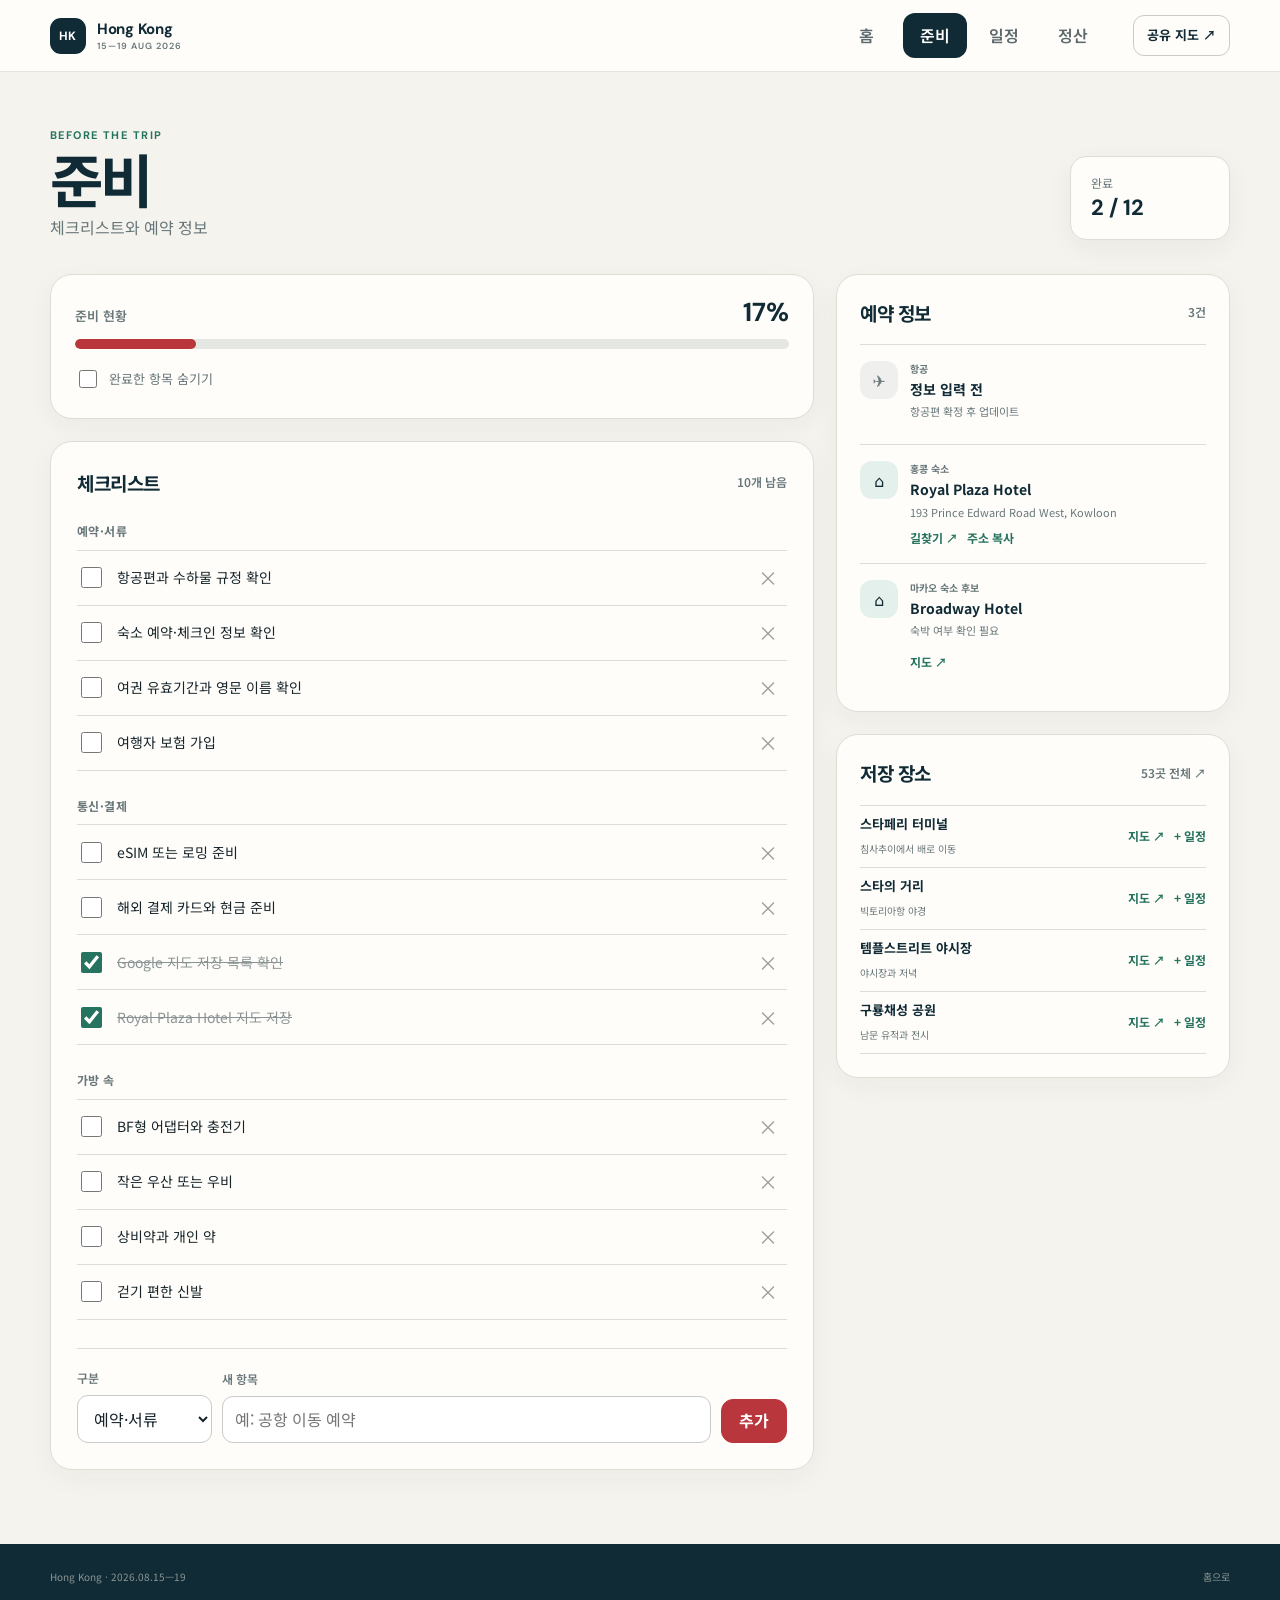
==== prepare.html @ 997c2cf0 "Rebuild trip hub with settlement" ====
<!doctype html>
<html lang="ko">
<head>
  <meta charset="utf-8">
  <meta name="viewport" content="width=device-width, initial-scale=1, viewport-fit=cover">
  <meta name="theme-color" content="#102b35">
  <meta name="description" content="홍콩 여행 준비 체크리스트와 예약 정보">
  <title>준비 · Hong Kong 2026</title>
  <link rel="preconnect" href="https://fonts.googleapis.com">
  <link rel="preconnect" href="https://fonts.gstatic.com" crossorigin>
  <link href="https://fonts.googleapis.com/css2?family=DM+Sans:wght@500;600;700&family=Noto+Sans+KR:wght@400;500;600;700;800&display=swap" rel="stylesheet">
  <link rel="stylesheet" href="styles.css?v=20260801-2">
  <script defer src="app.js?v=20260801-2"></script>
</head>
<body data-page="prepare">
  <a class="skip-link" href="#main">본문으로 바로가기</a>
  <div class="save-toast" id="saveToast" role="status" aria-live="polite"></div>

  <header class="site-header">
    <div class="shell header-inner">
      <a class="brand" href="index.html" aria-label="Hong Kong 2026 홈"><span class="brand-mark">HK</span><span><strong>Hong Kong</strong><small>15—19 AUG 2026</small></span></a>
      <nav class="desktop-nav" aria-label="주요 메뉴"><a class="nav-home" href="index.html">홈</a><a class="nav-prepare" href="prepare.html">준비</a><a class="nav-trip" href="trip.html">일정</a><a class="nav-settle" href="settle.html">정산</a></nav>
      <a class="header-map" href="https://maps.app.goo.gl/c4aqxDU5yhHmMNfu5?g_st=ac" target="_blank" rel="noopener noreferrer">공유 지도 <span>↗</span></a>
    </div>
  </header>

  <main id="main" class="page-main">
    <header class="page-head shell">
      <div><p class="section-kicker">BEFORE THE TRIP</p><h1>준비</h1><p>체크리스트와 예약 정보</p></div>
      <div class="page-stat"><span>완료</span><strong id="prepHeadCount">2 / 12</strong></div>
    </header>

    <div class="shell content-grid prepare-layout">
      <section class="main-column">
        <article class="plain-card progress-panel">
          <div class="progress-copy"><span>준비 현황</span><strong id="prepPercent">17%</strong></div>
          <div class="large-progress" role="progressbar" aria-label="여행 준비 진행률" aria-valuemin="0" aria-valuemax="100" aria-valuenow="17"><i id="prepProgressBar"></i></div>
          <label class="switch-row"><input id="hideCompleted" type="checkbox"><span>완료한 항목 숨기기</span></label>
        </article>

        <article class="plain-card checklist-panel">
          <div class="card-title-row"><h2>체크리스트</h2><span id="prepRemaining">10개 남음</span></div>
          <div id="beforeChecklist" class="check-groups"></div>
          <form id="checklistForm" class="inline-form">
            <label><span>구분</span><select name="category" aria-label="체크리스트 구분"><option>예약·서류</option><option>통신·결제</option><option>가방 속</option></select></label>
            <label class="grow"><span>새 항목</span><input id="checklistText" name="text" type="text" maxlength="80" placeholder="예: 공항 이동 예약" autocomplete="off" required></label>
            <button class="primary-button" type="submit">추가</button>
          </form>
        </article>
      </section>

      <aside class="side-column">
        <article class="plain-card reservation-panel">
          <div class="card-title-row"><h2>예약 정보</h2><span>3건</span></div>
          <div class="info-list">
            <div class="info-row is-empty"><span class="info-icon">✈</span><div><small>항공</small><strong>정보 입력 전</strong><p>항공편 확정 후 업데이트</p></div></div>
            <div class="info-row"><span class="info-icon">⌂</span><div><small>홍콩 숙소</small><strong>Royal Plaza Hotel</strong><p>193 Prince Edward Road West, Kowloon</p><div class="inline-actions"><a href="https://www.google.com/maps/dir/?api=1&destination=Royal%20Plaza%20Hotel%2C%20193%20Prince%20Edward%20Road%20West%2C%20Kowloon%2C%20Hong%20Kong" target="_blank" rel="noopener noreferrer">길찾기 ↗</a><button type="button" data-copy="193 Prince Edward Road West, Kowloon, Hong Kong">주소 복사</button></div></div></div>
            <div class="info-row"><span class="info-icon">⌂</span><div><small>마카오 숙소 후보</small><strong>Broadway Hotel</strong><p>숙박 여부 확인 필요</p><a href="https://www.google.com/maps/search/?api=1&query=Broadway%20Hotel%20Macau" target="_blank" rel="noopener noreferrer">지도 ↗</a></div></div>
          </div>
        </article>

        <article class="plain-card saved-panel">
          <div class="card-title-row"><h2>저장 장소</h2><a href="https://maps.app.goo.gl/c4aqxDU5yhHmMNfu5?g_st=ac" target="_blank" rel="noopener noreferrer">53곳 전체 ↗</a></div>
          <div id="placeSeedList" class="saved-list"></div>
        </article>
      </aside>
    </div>
  </main>

  <nav class="mobile-nav" aria-label="모바일 메뉴"><a class="nav-home" href="index.html"><span>⌂</span><b>홈</b></a><a class="nav-prepare" href="prepare.html"><span>✓</span><b>준비</b></a><a class="nav-trip" href="trip.html"><span>⌖</span><b>일정</b></a><a class="nav-settle" href="settle.html"><span>$</span><b>정산</b></a></nav>
  <footer class="site-footer"><div class="shell footer-inner"><span>Hong Kong · 2026.08.15—19</span><a href="index.html">홈으로</a></div></footer>
</body>
</html>
---- styles.css ----
:root {
  --navy: #102b35;
  --navy-2: #173d49;
  --ink: #17252b;
  --muted: #68777a;
  --paper: #f5f3ed;
  --white: #fffdfa;
  --line: #dddcd5;
  --line-dark: #c8cbc7;
  --red: #b9363d;
  --red-soft: #f5e8e6;
  --jade: #26735f;
  --jade-soft: #e3f0eb;
  --gold: #ba8d43;
  --blue-soft: #e7eef2;
  --shadow: 0 18px 46px rgba(16, 43, 53, .08);
  --radius: 22px;
  --radius-sm: 14px;
  --font: "Noto Sans KR", system-ui, -apple-system, BlinkMacSystemFont, "Segoe UI", sans-serif;
  --latin: "DM Sans", var(--font);
}

* { box-sizing: border-box; }
html { scroll-behavior: smooth; }
body {
  margin: 0;
  color: var(--ink);
  background: var(--paper);
  font-family: var(--font);
  font-size: 16px;
  line-height: 1.55;
  -webkit-font-smoothing: antialiased;
}
body::before {
  position: fixed;
  inset: 0;
  z-index: -1;
  background-image: radial-gradient(rgba(16, 43, 53, .035) .7px, transparent .7px);
  background-size: 10px 10px;
  content: "";
  pointer-events: none;
}
a { color: inherit; text-decoration: none; }
button, input, select, textarea { font: inherit; }
button, a, input, select, textarea { -webkit-tap-highlight-color: transparent; }
button { color: inherit; }
button:not(:disabled), select, label[for] { cursor: pointer; }
button:disabled { cursor: not-allowed; opacity: .55; }
img { display: block; max-width: 100%; }
h1, h2, h3, p { margin-top: 0; }
button, input, select, textarea { border-radius: 0; }

:focus-visible { outline: 3px solid #2e8b72; outline-offset: 3px; }
.shell { width: min(1180px, calc(100% - 40px)); margin-inline: auto; }
.visually-hidden {
  position: absolute !important;
  width: 1px !important;
  height: 1px !important;
  padding: 0 !important;
  margin: -1px !important;
  overflow: hidden !important;
  clip: rect(0, 0, 0, 0) !important;
  white-space: nowrap !important;
  border: 0 !important;
}
.skip-link {
  position: fixed;
  top: 10px;
  left: 10px;
  z-index: 1000;
  padding: 10px 14px;
  color: white;
  background: var(--navy);
  border-radius: 8px;
  transform: translateY(-150%);
}
.skip-link:focus { transform: translateY(0); }

/* Header */
.site-header {
  position: sticky;
  top: 0;
  z-index: 30;
  height: 72px;
  color: var(--navy);
  background: rgba(255, 253, 250, .94);
  border-bottom: 1px solid rgba(16, 43, 53, .11);
  backdrop-filter: blur(18px);
}
.header-inner { display: flex; align-items: center; height: 100%; gap: 28px; }
.brand { display: inline-flex; align-items: center; gap: 11px; margin-right: auto; }
.brand-mark {
  display: grid;
  place-items: center;
  width: 36px;
  height: 36px;
  color: white;
  background: var(--navy);
  border-radius: 11px;
  font: 700 12px/1 var(--latin);
  letter-spacing: .08em;
}
.brand > span:last-child { display: flex; flex-direction: column; line-height: 1.1; }
.brand strong { font: 700 15px/1.2 var(--latin); letter-spacing: -.02em; }
.brand small { margin-top: 4px; color: var(--muted); font: 600 9px/1 var(--latin); letter-spacing: .11em; }
.desktop-nav { display: flex; align-items: center; gap: 5px; }
.desktop-nav a { min-width: 64px; padding: 10px 15px; text-align: center; color: #5c696c; border-radius: 12px; font-weight: 600; }
.desktop-nav a:hover { color: var(--navy); background: #eef1ee; }
body[data-page="home"] .desktop-nav .nav-home,
body[data-page="prepare"] .desktop-nav .nav-prepare,
body[data-page="trip"] .desktop-nav .nav-trip,
body[data-page="settle"] .desktop-nav .nav-settle { color: white; background: var(--navy); }
.header-map { padding: 9px 13px; border: 1px solid var(--line-dark); border-radius: 11px; font-size: 13px; font-weight: 700; }
.header-map:hover { border-color: var(--navy); }

/* Shared */
.section-kicker { margin-bottom: 8px; color: var(--jade); font: 700 11px/1 var(--latin); letter-spacing: .13em; }
.page-main { min-height: calc(100vh - 72px); padding-bottom: 74px; }
.page-head { display: flex; align-items: flex-end; justify-content: space-between; padding-top: 58px; padding-bottom: 34px; }
.page-head h1 { margin-bottom: 8px; color: var(--navy); font-size: clamp(38px, 5vw, 58px); line-height: 1; letter-spacing: -.05em; }
.page-head > div > p:last-child { margin-bottom: 0; color: var(--muted); }
.page-stat {
  display: flex;
  flex-direction: column;
  min-width: 160px;
  padding: 17px 20px;
  background: var(--white);
  border: 1px solid var(--line);
  border-radius: 16px;
  box-shadow: 0 8px 26px rgba(16, 43, 53, .05);
}
.page-stat span { color: var(--muted); font-size: 12px; }
.page-stat strong { margin-top: 2px; color: var(--navy); font: 700 22px/1.25 var(--latin); }
.content-grid { display: grid; grid-template-columns: minmax(0, 1.65fr) minmax(310px, .85fr); gap: 22px; align-items: start; }
.main-column, .side-column { display: grid; gap: 22px; min-width: 0; }
.side-column { position: sticky; top: 94px; }
.plain-card {
  background: var(--white);
  border: 1px solid var(--line);
  border-radius: var(--radius);
  box-shadow: 0 8px 28px rgba(16, 43, 53, .045);
}
.plain-card h2 { margin-bottom: 0; color: var(--navy); font-size: 19px; letter-spacing: -.025em; }
.card-title-row { display: flex; align-items: center; justify-content: space-between; gap: 14px; }
.card-title-row > span, .card-title-row > a { color: var(--muted); font-size: 12px; font-weight: 600; }
.card-title-row > a:hover { color: var(--jade); }
.inline-actions, .button-row { display: flex; flex-wrap: wrap; gap: 9px; }
.inline-actions a, .inline-actions button {
  padding: 0;
  color: var(--jade);
  background: transparent;
  border: 0;
  font-size: 12px;
  font-weight: 700;
}
.primary-button, .secondary-button, .danger-button, .text-button, .icon-button {
  display: inline-flex;
  align-items: center;
  justify-content: center;
  min-height: 44px;
  padding: 0 17px;
  border-radius: 12px;
  font-weight: 700;
  transition: transform .16s ease, border-color .16s ease, background .16s ease;
}
.primary-button { color: white; background: var(--red); border: 1px solid var(--red); }
.primary-button:hover { background: #9f2a31; border-color: #9f2a31; transform: translateY(-1px); }
.primary-button.compact { min-height: 40px; padding-inline: 14px; font-size: 13px; }
.secondary-button { color: var(--navy); background: white; border: 1px solid var(--line-dark); }
.secondary-button:hover { border-color: var(--navy); }
.danger-button { color: #9d3339; background: var(--red-soft); border: 1px solid #e8c8c6; }
.text-button { color: var(--jade); background: transparent; border: 0; padding: 0; min-height: 32px; }
.icon-button { width: 40px; min-height: 40px; padding: 0; color: var(--navy); background: #f1f2ee; border: 0; font-size: 18px; }
.empty-state { margin: 0; padding: 30px 18px; color: var(--muted); background: #f7f7f3; border: 1px dashed var(--line-dark); border-radius: 14px; text-align: center; font-size: 14px; }
.source-note { margin: 12px 0 0; color: var(--muted); font-size: 11px; }

/* Home */
.home-hero { position: relative; min-height: 440px; overflow: hidden; color: white; background: var(--navy); }
.home-hero-photo {
  position: absolute;
  inset: 0;
  background-image: linear-gradient(90deg, rgba(7, 27, 35, .86) 0%, rgba(7, 27, 35, .57) 48%, rgba(7, 27, 35, .22) 100%), url("https://upload.wikimedia.org/wikipedia/commons/thumb/a/a4/Hong_Kong_Harbour_Night_2019-06-11.jpg/1280px-Hong_Kong_Harbour_Night_2019-06-11.jpg");
  background-position: center 56%;
  background-size: cover;
  transform: scale(1.01);
}
.home-hero-photo::after { position: absolute; inset: 0; background: linear-gradient(180deg, transparent 55%, rgba(7, 27, 35, .38)); content: ""; }
.home-hero-inner { position: relative; display: flex; align-items: flex-end; justify-content: space-between; min-height: 440px; padding-block: 72px 64px; gap: 30px; }
.hero-kicker { margin-bottom: 16px; font: 700 12px/1 var(--latin); letter-spacing: .19em; opacity: .76; }
.home-hero h1 { margin-bottom: 14px; font: 700 clamp(58px, 9vw, 104px)/.9 var(--latin); letter-spacing: -.065em; }
.hero-date { margin-bottom: 0; font-size: clamp(17px, 2vw, 22px); font-weight: 600; }
.hero-date span { margin-inline: 9px; opacity: .5; }
.trip-status-card {
  display: flex;
  flex-direction: column;
  min-width: 218px;
  padding: 24px 26px;
  color: var(--navy);
  background: rgba(255, 253, 250, .94);
  border: 1px solid rgba(255,255,255,.7);
  border-radius: 20px;
  box-shadow: 0 22px 50px rgba(3, 19, 25, .3);
  backdrop-filter: blur(14px);
}
.trip-status-card span { color: var(--red); font-size: 12px; font-weight: 800; }
.trip-status-card strong { margin-block: 4px 2px; font: 700 48px/1 var(--latin); letter-spacing: -.05em; }
.trip-status-card small { color: var(--muted); font-size: 11px; }
.home-content { position: relative; margin-top: -24px; padding-bottom: 70px; }
.metric-grid { display: grid; grid-template-columns: repeat(4, 1fr); gap: 12px; }
.metric-card {
  display: flex;
  flex-direction: column;
  min-height: 138px;
  padding: 21px 22px;
  background: var(--white);
  border: 1px solid var(--line);
  border-radius: 18px;
  box-shadow: var(--shadow);
  transition: transform .18s ease, border-color .18s ease;
}
.metric-card:hover { transform: translateY(-3px); border-color: #b8c5c3; }
.metric-label { margin-bottom: auto; color: var(--muted); font-size: 12px; font-weight: 700; }
.metric-card strong { margin-top: 15px; color: var(--navy); font: 700 23px/1.2 var(--latin); letter-spacing: -.025em; }
.metric-card small { margin-top: 5px; color: var(--muted); font-size: 11px; }
.mini-progress { height: 4px; margin-top: 12px; overflow: hidden; background: #e6e7e2; border-radius: 99px; }
.mini-progress i { display: block; width: 17%; height: 100%; background: var(--red); border-radius: inherit; }
.home-grid { display: grid; grid-template-columns: 1.45fr .75fr; gap: 22px; margin-top: 48px; }
.section-heading { margin-bottom: 17px; }
.section-heading h2 { margin-bottom: 0; color: var(--navy); font-size: 25px; letter-spacing: -.035em; }
.route-grid { display: grid; gap: 11px; }
.route-card {
  display: grid;
  grid-template-columns: 48px 1fr auto;
  align-items: center;
  gap: 16px;
  min-height: 92px;
  padding: 18px 20px;
  background: var(--white);
  border: 1px solid var(--line);
  border-radius: 18px;
  transition: transform .16s ease, border-color .16s ease;
}
.route-card:hover { transform: translateX(4px); border-color: #aebdbb; }
.route-icon { display: grid; place-items: center; width: 48px; height: 48px; color: var(--navy); background: var(--jade-soft); border-radius: 15px; font: 700 19px/1 var(--latin); }
.route-trip .route-icon { background: var(--blue-soft); }
.route-settle .route-icon { color: #8a5520; background: #f5ead7; }
.route-card div { display: flex; flex-direction: column; }
.route-card strong { color: var(--navy); font-size: 17px; }
.route-card small { margin-top: 3px; color: var(--muted); font-size: 12px; }
.route-card b { color: var(--muted); font-size: 20px; }
.home-side { display: grid; gap: 12px; align-content: start; padding-top: 44px; }
.next-card, .hotel-compact { padding: 22px; }
.next-card .card-title-row, .hotel-compact .card-title-row { margin-bottom: 20px; }
.next-plan { display: grid; grid-template-columns: auto 1fr; gap: 13px; align-items: start; }
.next-plan time { color: var(--red); font: 700 12px/1.4 var(--latin); }
.next-plan strong { display: block; color: var(--navy); }
.next-plan p { margin: 3px 0 0; color: var(--muted); font-size: 12px; }
.hotel-compact > strong { color: var(--navy); font-size: 17px; }
.hotel-compact > p { margin: 5px 0 12px; color: var(--muted); font-size: 12px; }

/* Prepare */
.progress-panel { padding: 24px; }
.progress-copy { display: flex; align-items: baseline; justify-content: space-between; margin-bottom: 13px; }
.progress-copy span { color: var(--muted); font-size: 13px; font-weight: 600; }
.progress-copy strong { color: var(--navy); font: 700 26px/1 var(--latin); }
.large-progress { height: 10px; overflow: hidden; background: #e5e7e2; border-radius: 99px; }
.large-progress i { display: block; width: 17%; height: 100%; background: var(--red); border-radius: inherit; transition: width .25s ease; }
.switch-row { display: inline-flex; align-items: center; gap: 9px; margin-top: 18px; color: var(--muted); font-size: 13px; }
.switch-row input { width: 18px; height: 18px; accent-color: var(--jade); }
.checklist-panel { padding: 26px; }
.checklist-panel > .card-title-row { margin-bottom: 25px; }
.check-groups { display: grid; gap: 26px; }
.check-group h3 { margin-bottom: 9px; color: var(--muted); font-size: 12px; letter-spacing: .04em; }
.check-list { border-top: 1px solid var(--line); }
.check-item { display: flex; align-items: center; min-height: 55px; border-bottom: 1px solid var(--line); }
.check-item label { display: flex; align-items: center; flex: 1; gap: 12px; min-width: 0; padding-block: 12px; cursor: pointer; }
.check-item input { flex: 0 0 auto; width: 21px; height: 21px; accent-color: var(--jade); }
.check-item-text { font-size: 14px; }
.check-item.is-done .check-item-text { color: #8a9494; text-decoration: line-through; }
.delete-button { display: grid; flex: 0 0 auto; place-items: center; width: 38px; height: 38px; color: #9a9f9d; background: transparent; border: 0; border-radius: 10px; font-size: 20px; }
.delete-button:hover { color: var(--red); background: var(--red-soft); }
.inline-form { display: grid; grid-template-columns: 135px 1fr auto; align-items: end; gap: 10px; margin-top: 28px; padding-top: 20px; border-top: 1px solid var(--line); }
.inline-form label, .form-grid label { display: flex; flex-direction: column; gap: 7px; }
.inline-form label > span, .form-grid label > span, .split-field legend { color: var(--muted); font-size: 12px; font-weight: 600; }
.inline-form input, .inline-form select, .form-grid input, .form-grid select, .form-grid textarea, .person-form input, #expenseFilter {
  width: 100%;
  min-height: 46px;
  padding: 10px 12px;
  color: var(--ink);
  background: white;
  border: 1px solid var(--line-dark);
  border-radius: 11px;
}
.form-grid textarea { resize: vertical; }
.reservation-panel, .saved-panel { padding: 23px; }
.reservation-panel > .card-title-row, .saved-panel > .card-title-row { margin-bottom: 17px; }
.info-list { display: grid; }
.info-row { display: grid; grid-template-columns: 38px 1fr; gap: 12px; padding-block: 16px; border-top: 1px solid var(--line); }
.info-icon { display: grid; place-items: center; width: 38px; height: 38px; color: var(--navy); background: var(--jade-soft); border-radius: 12px; }
.info-row.is-empty .info-icon { color: var(--muted); background: #eff0ed; }
.info-row small { display: block; color: var(--muted); font-size: 10px; font-weight: 700; }
.info-row strong { display: block; margin-top: 2px; color: var(--navy); font-size: 14px; }
.info-row p { margin: 3px 0 8px; color: var(--muted); font-size: 11px; }
.info-row a { color: var(--jade); font-size: 12px; font-weight: 700; }
.saved-list { border-top: 1px solid var(--line); }
.saved-place { display: grid; grid-template-columns: 1fr auto; gap: 12px; align-items: center; min-height: 62px; border-bottom: 1px solid var(--line); }
.saved-place strong { display: block; color: var(--navy); font-size: 13px; }
.saved-place small { color: var(--muted); font-size: 10px; }
.saved-place a { color: var(--jade); font-size: 12px; font-weight: 700; }

/* Trip */
.day-switcher { display: grid; grid-template-columns: repeat(5, 1fr); gap: 9px; margin-bottom: 18px; }
.day-tab { display: flex; align-items: center; justify-content: center; gap: 10px; min-height: 68px; color: var(--muted); background: var(--white); border: 1px solid var(--line); border-radius: 15px; }
.day-tab strong { color: var(--navy); font: 700 22px/1 var(--latin); }
.day-tab span { font-size: 11px; }
.day-tab[aria-selected="true"] { color: white; background: var(--navy); border-color: var(--navy); box-shadow: 0 10px 24px rgba(16, 43, 53, .18); }
.day-tab[aria-selected="true"] strong { color: white; }
.day-tab.is-today::after { width: 6px; height: 6px; background: var(--red); border-radius: 50%; content: ""; }
.itinerary-panel { padding: 28px; min-height: 560px; }
.itinerary-heading { margin-bottom: 23px; }
.itinerary-heading p { margin-bottom: 5px; color: var(--muted); font: 700 10px/1 var(--latin); letter-spacing: .12em; }
.timeline { border-top: 1px solid var(--line); }
.timeline-item { display: grid; grid-template-columns: 62px 14px 1fr auto; gap: 12px; align-items: stretch; min-height: 104px; padding-block: 18px; border-bottom: 1px solid var(--line); }
.timeline-time { padding-top: 2px; color: var(--red); font: 700 13px/1.45 var(--latin); }
.timeline-time.is-open { color: var(--muted); font-family: var(--font); font-size: 11px; }
.timeline-marker { position: relative; }
.timeline-marker::before { position: absolute; top: 5px; left: 4px; width: 8px; height: 8px; background: var(--jade); border: 3px solid var(--jade-soft); border-radius: 50%; content: ""; box-sizing: content-box; }
.timeline-marker::after { position: absolute; top: 23px; bottom: -23px; left: 9px; width: 1px; background: var(--line-dark); content: ""; }
.timeline-item:last-child .timeline-marker::after { display: none; }
.timeline-copy h3 { margin-bottom: 4px; color: var(--navy); font-size: 16px; }
.timeline-copy p { margin-bottom: 7px; color: var(--muted); font-size: 12px; }
.timeline-copy a { color: var(--jade); font-size: 12px; font-weight: 700; }
.weather-panel, .hotel-panel, .quick-panel { padding: 23px; }
.weather-panel > .card-title-row { margin-bottom: 16px; }
.current-weather { display: flex; align-items: center; gap: 13px; padding: 15px; background: var(--blue-soft); border-radius: 15px; }
.current-weather > span { display: grid; place-items: center; width: 43px; height: 43px; color: var(--navy); background: white; border-radius: 13px; font-size: 24px; }
.current-weather div { display: flex; flex-direction: column; }
.current-weather strong { color: var(--navy); font-size: 17px; }
.current-weather small { color: var(--muted); font-size: 10px; }
.weather-days { display: grid; grid-template-columns: repeat(5, 1fr); gap: 5px; margin-top: 14px; }
.weather-day { min-width: 0; padding: 10px 4px; text-align: center; background: #f5f5f1; border: 1px solid transparent; border-radius: 11px; }
.weather-day.is-selected { border-color: var(--jade); background: var(--jade-soft); }
.weather-day time, .weather-day small { display: block; color: var(--muted); font-size: 9px; }
.weather-day span { display: block; margin-block: 5px 2px; font-size: 17px; }
.weather-day strong { display: block; color: var(--navy); font: 700 10px/1.3 var(--latin); }
.hotel-panel > .card-title-row { margin-bottom: 18px; }
.hotel-panel > strong { color: var(--navy); font-size: 17px; }
.hotel-panel > p { margin: 5px 0 16px; color: var(--muted); font-size: 12px; }
.button-row .secondary-button { flex: 1; font-size: 12px; }
.quick-panel h2 { margin-bottom: 14px; }
.quick-link-list { border-top: 1px solid var(--line); }
.quick-link-list a { display: grid; grid-template-columns: 32px 1fr auto; align-items: center; gap: 9px; min-height: 53px; border-bottom: 1px solid var(--line); }
.quick-link-list span { display: grid; place-items: center; width: 30px; height: 30px; background: #f0f1ed; border-radius: 9px; font-size: 12px; }
.quick-link-list b { color: var(--navy); font-size: 12px; }
.quick-link-list i { color: var(--muted); font-style: normal; }

/* Settlement */
.settle-head { align-items: center; }
.add-expense-button { min-width: 140px; }
.settlement-summary { display: grid; grid-template-columns: 1fr .8fr 1.35fr; gap: 12px; margin-bottom: 18px; }
.settlement-summary article { display: flex; flex-direction: column; min-height: 126px; padding: 21px 22px; background: var(--white); border: 1px solid var(--line); border-radius: 18px; box-shadow: 0 8px 26px rgba(16, 43, 53, .05); }
.settlement-summary span { color: var(--muted); font-size: 12px; font-weight: 600; }
.settlement-summary strong { margin-top: auto; color: var(--navy); font: 700 25px/1.2 var(--latin); letter-spacing: -.035em; }
.settlement-summary small { margin-top: 5px; color: var(--muted); font-size: 11px; }
.settlement-summary .summary-balance { color: white; background: var(--navy); border-color: var(--navy); }
.settlement-summary .summary-balance span, .settlement-summary .summary-balance small { color: rgba(255,255,255,.65); }
.settlement-summary .summary-balance strong { color: white; font-family: var(--font); font-size: 21px; }
.settlement-panel, .expense-panel, .exchange-panel, .people-panel, .data-panel { padding: 24px; }
.settlement-panel > .card-title-row, .expense-panel > .card-title-row, .exchange-panel > .card-title-row, .people-panel > .card-title-row { margin-bottom: 18px; }
.transfer-list { display: grid; gap: 9px; }
.transfer-row { display: grid; grid-template-columns: 1fr auto 1fr auto; align-items: center; gap: 12px; min-height: 72px; padding: 13px 15px; background: #f3f5f1; border-radius: 14px; }
.transfer-person { display: flex; align-items: center; gap: 9px; min-width: 0; }
.person-avatar { display: grid; flex: 0 0 auto; place-items: center; width: 34px; height: 34px; color: var(--navy); background: var(--jade-soft); border-radius: 50%; font: 700 12px/1 var(--latin); }
.transfer-person span:last-child { overflow: hidden; text-overflow: ellipsis; white-space: nowrap; font-size: 13px; font-weight: 700; }
.transfer-arrow { color: var(--muted); }
.transfer-row > strong { color: var(--red); font: 700 15px/1.2 var(--latin); text-align: right; }
.balance-list { display: flex; flex-wrap: wrap; gap: 7px; margin-top: 18px; padding-top: 17px; border-top: 1px solid var(--line); }
.balance-chip { display: inline-flex; gap: 7px; padding: 8px 10px; color: var(--muted); background: #f5f5f1; border-radius: 10px; font-size: 11px; }
.balance-chip b { color: var(--navy); }
.expense-list { border-top: 1px solid var(--line); }
.expense-row { display: grid; grid-template-columns: 54px 1fr auto auto; align-items: center; gap: 14px; min-height: 82px; padding-block: 14px; border-bottom: 1px solid var(--line); }
.expense-date { color: var(--muted); font: 600 11px/1.3 var(--latin); }
.expense-copy { min-width: 0; }
.expense-copy > div { display: flex; align-items: center; gap: 7px; }
.expense-category { padding: 3px 6px; color: var(--jade); background: var(--jade-soft); border-radius: 6px; font-size: 9px; font-weight: 700; }
.expense-copy strong { display: block; margin-top: 4px; overflow: hidden; color: var(--navy); font-size: 14px; text-overflow: ellipsis; white-space: nowrap; }
.expense-copy small { display: block; margin-top: 2px; color: var(--muted); font-size: 10px; }
.expense-amount { text-align: right; white-space: nowrap; }
.expense-amount strong { display: block; color: var(--navy); font: 700 15px/1.2 var(--latin); }
.expense-amount small { color: var(--muted); font-size: 10px; }
.expense-tools { display: flex; gap: 3px; }
.receipt-thumb { width: 38px; height: 38px; padding: 0; overflow: hidden; background: #eceeea; border: 0; border-radius: 10px; }
.receipt-thumb img { width: 100%; height: 100%; object-fit: cover; }
.exchange-panel { scroll-margin-top: 90px; }
.rate-display { padding: 18px; color: white; background: var(--navy); border-radius: 16px; }
.rate-display span { display: block; color: rgba(255,255,255,.65); font: 600 11px/1 var(--latin); }
.rate-display strong { display: block; margin-block: 6px 4px; font: 700 29px/1 var(--latin); letter-spacing: -.04em; }
.rate-display small { color: rgba(255,255,255,.58); font-size: 10px; }
.converter { display: grid; grid-template-columns: 1fr 34px 1fr; gap: 7px; align-items: end; margin-top: 17px; }
.converter label { min-width: 0; }
.converter label > span { display: block; margin-bottom: 6px; color: var(--muted); font-size: 11px; }
.converter label > div { display: flex; align-items: center; min-height: 46px; padding-inline: 10px; background: white; border: 1px solid var(--line-dark); border-radius: 11px; }
.converter b { color: var(--muted); font: 700 11px/1 var(--latin); }
.converter input { width: 100%; min-width: 0; padding: 8px 5px; background: transparent; border: 0; outline: 0; text-align: right; font: 600 14px/1 var(--latin); }
.converter > button { display: grid; place-items: center; width: 34px; height: 34px; margin-bottom: 6px; color: var(--jade); background: var(--jade-soft); border: 0; border-radius: 10px; }
.people-list { display: flex; flex-wrap: wrap; gap: 7px; }
.person-pill { display: inline-flex; align-items: center; gap: 7px; min-height: 36px; padding: 5px 7px 5px 11px; background: #f0f2ee; border-radius: 99px; font-size: 12px; font-weight: 700; }
.person-pill.is-inactive { color: var(--muted); opacity: .65; }
.person-pill button { display: grid; place-items: center; width: 24px; height: 24px; color: var(--muted); background: white; border: 0; border-radius: 50%; }
.person-form { display: grid; grid-template-columns: 1fr auto; gap: 8px; margin-top: 15px; padding-top: 15px; border-top: 1px solid var(--line); }
.person-form .secondary-button { padding-inline: 13px; }
.data-panel h2 { margin-bottom: 7px; }
.data-panel p { margin-bottom: 15px; color: var(--muted); font-size: 11px; }
.data-actions { display: grid; grid-template-columns: 1fr 1fr; gap: 8px; }
.data-actions .danger-button { grid-column: 1 / -1; }

/* Forms & dialogs */
dialog { color: var(--ink); }
dialog::backdrop { background: rgba(8, 27, 34, .68); backdrop-filter: blur(5px); }
.modal {
  width: min(610px, calc(100% - 30px));
  max-height: calc(100vh - 34px);
  padding: 0;
  overflow: auto;
  background: var(--white);
  border: 0;
  border-radius: 24px;
  box-shadow: 0 34px 90px rgba(3, 19, 25, .38);
}
.modal-form { padding: 28px; }
.modal-head { display: flex; align-items: flex-start; justify-content: space-between; gap: 18px; margin-bottom: 24px; }
.modal-head span { color: var(--muted); font-size: 11px; font-weight: 700; }
.modal-head h2 { margin: 3px 0 0; color: var(--navy); font-size: 24px; letter-spacing: -.04em; }
.modal-close { display: grid; place-items: center; width: 40px; height: 40px; color: var(--muted); background: #f0f1ed; border: 0; border-radius: 12px; font-size: 22px; }
.form-grid { display: grid; gap: 15px; }
.form-grid.two-cols { grid-template-columns: 1fr 1fr; }
.form-grid .span-2 { grid-column: 1 / -1; }
.split-field { margin: 0; padding: 0; border: 0; }
.split-field legend { margin-bottom: 8px; }
.split-field > small { display: block; margin-top: 7px; color: var(--muted); font-size: 10px; }
.split-people { display: flex; flex-wrap: wrap; gap: 8px; }
.split-person { display: inline-flex; align-items: center; gap: 7px; min-height: 40px; padding: 8px 11px; background: #f1f2ee; border: 1px solid transparent; border-radius: 11px; font-size: 12px; }
.split-person:has(input:checked) { color: var(--jade); background: var(--jade-soft); border-color: #a9c9bf; font-weight: 700; }
.split-person input { width: 17px; min-height: auto; height: 17px; padding: 0; accent-color: var(--jade); }
.receipt-field input { position: absolute; opacity: 0; pointer-events: none; }
.receipt-field > span small { font-weight: 400; }
.receipt-preview { display: flex; align-items: center; gap: 12px; min-height: 76px; padding: 12px 14px; overflow: hidden; background: #f3f4f0; border: 1px dashed var(--line-dark); border-radius: 13px; }
.receipt-preview > span { display: grid; flex: 0 0 auto; place-items: center; width: 44px; height: 44px; color: var(--jade); background: var(--jade-soft); border-radius: 12px; font-size: 20px; }
.receipt-preview p { margin: 0; color: var(--muted); font-size: 12px; }
.receipt-preview img { width: 54px; height: 54px; object-fit: cover; border-radius: 10px; }
.receipt-preview div strong { display: block; color: var(--navy); font-size: 12px; }
.receipt-preview div small { color: var(--muted); font-size: 10px; }
.rate-snapshot { margin-top: 14px; padding: 10px 12px; color: var(--muted); background: #f3f4f0; border-radius: 10px; font-size: 10px; }
.modal-actions { display: flex; justify-content: flex-end; gap: 9px; margin-top: 24px; padding-top: 19px; border-top: 1px solid var(--line); }
.receipt-dialog { width: min(680px, calc(100% - 28px)); padding: 18px; background: #101719; border: 0; border-radius: 20px; }
.receipt-dialog > button { position: absolute; top: 11px; right: 11px; z-index: 2; width: 40px; height: 40px; color: white; background: rgba(0,0,0,.55); border: 0; border-radius: 50%; font-size: 22px; }
.receipt-dialog img { width: 100%; max-height: 75vh; object-fit: contain; border-radius: 12px; }
.receipt-dialog p { margin: 12px 0 0; color: rgba(255,255,255,.74); font-size: 12px; text-align: center; }

.save-toast {
  position: fixed;
  right: 22px;
  bottom: 22px;
  z-index: 100;
  padding: 12px 16px;
  color: white;
  background: var(--navy);
  border-radius: 12px;
  box-shadow: 0 12px 28px rgba(3, 19, 25, .25);
  font-size: 12px;
  font-weight: 700;
  opacity: 0;
  transform: translateY(12px);
  pointer-events: none;
  transition: opacity .18s ease, transform .18s ease;
}
.save-toast.is-visible { opacity: 1; transform: translateY(0); }
.save-toast.is-error { background: var(--red); }

/* Footer & mobile navigation */
.site-footer { padding: 25px 0; color: #8b9695; background: var(--navy); font-size: 10px; }
.footer-inner { display: flex; justify-content: space-between; gap: 20px; }
.footer-inner a:hover { color: white; }
.mobile-nav { display: none; }

@media (max-width: 940px) {
  .desktop-nav { display: none; }
  .content-grid, .home-grid { grid-template-columns: 1fr; }
  .side-column { position: static; }
  .home-side { padding-top: 0; grid-template-columns: 1fr 1fr; }
  .metric-grid { grid-template-columns: 1fr 1fr; }
  .settlement-summary { grid-template-columns: 1fr 1fr; }
  .settlement-summary .summary-balance { grid-column: 1 / -1; }
}

@media (max-width: 680px) {
  body { padding-bottom: calc(68px + env(safe-area-inset-bottom)); font-size: 15px; }
  .shell { width: min(100% - 28px, 1180px); }
  .site-header { height: 62px; }
  .header-map { font-size: 0; width: 40px; height: 40px; padding: 0; display: grid; place-items: center; }
  .header-map span { font-size: 17px; }
  .brand-mark { width: 34px; height: 34px; }
  .brand strong { font-size: 14px; }
  .page-main { padding-bottom: 42px; }
  .page-head { align-items: flex-end; padding-top: 36px; padding-bottom: 25px; }
  .page-head h1 { font-size: 40px; }
  .page-head > div > p:last-child { font-size: 12px; }
  .page-stat { min-width: 112px; padding: 12px 14px; }
  .page-stat strong { font-size: 17px; }
  .plain-card { border-radius: 18px; }
  .home-hero, .home-hero-inner { min-height: 410px; }
  .home-hero-inner { align-items: flex-start; flex-direction: column; justify-content: flex-end; padding-block: 54px 50px; }
  .home-hero h1 { font-size: 64px; }
  .hero-date { font-size: 16px; }
  .trip-status-card { min-width: 0; width: 100%; padding: 15px 17px; display: grid; grid-template-columns: 1fr auto; align-items: center; }
  .trip-status-card span, .trip-status-card small { grid-column: 1; }
  .trip-status-card strong { grid-column: 2; grid-row: 1 / 3; font-size: 35px; }
  .home-content { margin-top: -18px; padding-bottom: 40px; }
  .metric-grid { gap: 8px; }
  .metric-card { min-height: 124px; padding: 17px; border-radius: 16px; }
  .metric-card strong { font-size: 19px; }
  .home-grid { margin-top: 35px; }
  .home-side { grid-template-columns: 1fr; }
  .route-card { grid-template-columns: 44px 1fr auto; min-height: 82px; padding: 15px 16px; }
  .route-icon { width: 44px; height: 44px; }
  .progress-panel, .checklist-panel, .reservation-panel, .saved-panel, .itinerary-panel, .weather-panel, .hotel-panel, .quick-panel, .settlement-panel, .expense-panel, .exchange-panel, .people-panel, .data-panel { padding: 19px; }
  .inline-form { grid-template-columns: 1fr 1fr; }
  .inline-form .grow { grid-column: 1 / -1; }
  .inline-form .primary-button { grid-column: 1 / -1; }
  .day-switcher { gap: 6px; overflow-x: auto; padding-bottom: 3px; scroll-snap-type: x mandatory; }
  .day-tab { min-width: 70px; min-height: 62px; flex-direction: column; gap: 2px; scroll-snap-align: start; }
  .day-tab strong { font-size: 19px; }
  .itinerary-panel { min-height: 440px; }
  .timeline-item { grid-template-columns: 48px 12px 1fr auto; gap: 8px; }
  .weather-days { overflow-x: auto; grid-template-columns: repeat(5, 62px); }
  .settle-head { align-items: flex-end; }
  .settle-head .add-expense-button { min-width: 112px; padding-inline: 12px; }
  .settlement-summary { grid-template-columns: 1fr 1fr; gap: 8px; }
  .settlement-summary article { min-height: 110px; padding: 17px; border-radius: 16px; }
  .settlement-summary strong { font-size: 20px; }
  .transfer-row { grid-template-columns: 1fr auto 1fr; }
  .transfer-row > strong { grid-column: 1 / -1; padding-top: 6px; border-top: 1px solid var(--line); }
  .expense-row { grid-template-columns: 42px 1fr auto; gap: 9px; }
  .expense-amount { grid-column: 3; grid-row: 1; }
  .expense-tools { grid-column: 2 / -1; justify-content: flex-end; }
  .converter { grid-template-columns: 1fr 30px 1fr; }
  .form-grid.two-cols { grid-template-columns: 1fr; }
  .form-grid .span-2 { grid-column: auto; }
  .modal { width: 100%; max-width: none; max-height: calc(100vh - 16px); margin: auto 0 0; border-radius: 22px 22px 0 0; }
  .modal-form { padding: 21px 18px calc(24px + env(safe-area-inset-bottom)); }
  .modal-head h2 { font-size: 21px; }
  .footer-inner { flex-direction: column; gap: 5px; }
  .site-footer { padding-bottom: 18px; }
  .mobile-nav {
    position: fixed;
    right: 0;
    bottom: 0;
    left: 0;
    z-index: 40;
    display: grid;
    grid-template-columns: repeat(4, 1fr);
    min-height: calc(64px + env(safe-area-inset-bottom));
    padding: 7px 10px env(safe-area-inset-bottom);
    background: rgba(255, 253, 250, .97);
    border-top: 1px solid var(--line);
    box-shadow: 0 -10px 28px rgba(16, 43, 53, .08);
    backdrop-filter: blur(18px);
  }
  .mobile-nav a { display: flex; align-items: center; flex-direction: column; justify-content: center; gap: 1px; min-height: 52px; color: #899291; border-radius: 12px; }
  .mobile-nav span { font: 700 17px/1 var(--latin); }
  .mobile-nav b { font-size: 10px; }
  body[data-page="home"] .mobile-nav .nav-home,
  body[data-page="prepare"] .mobile-nav .nav-prepare,
  body[data-page="trip"] .mobile-nav .nav-trip,
  body[data-page="settle"] .mobile-nav .nav-settle { color: var(--navy); background: var(--jade-soft); }
  .save-toast { right: 14px; bottom: calc(78px + env(safe-area-inset-bottom)); left: 14px; text-align: center; }
}

@media (max-width: 390px) {
  .home-hero h1 { font-size: 55px; }
  .page-head .page-stat { display: none; }
  .metric-card { padding: 15px; }
  .metric-card strong { font-size: 17px; }
  .settlement-summary strong { font-size: 18px; }
  .expense-row { grid-template-columns: 38px 1fr auto; }
}

@media (prefers-reduced-motion: reduce) {
  *, *::before, *::after { scroll-behavior: auto !important; transition-duration: .01ms !important; animation-duration: .01ms !important; }
}

@media print {
  .site-header, .mobile-nav, .site-footer, button, .data-panel, .add-expense-button { display: none !important; }
  body { padding: 0; background: white; }
  .page-main { padding: 0; }
  .shell { width: 100%; }
  .plain-card, .settlement-summary article { break-inside: avoid; box-shadow: none; }
}
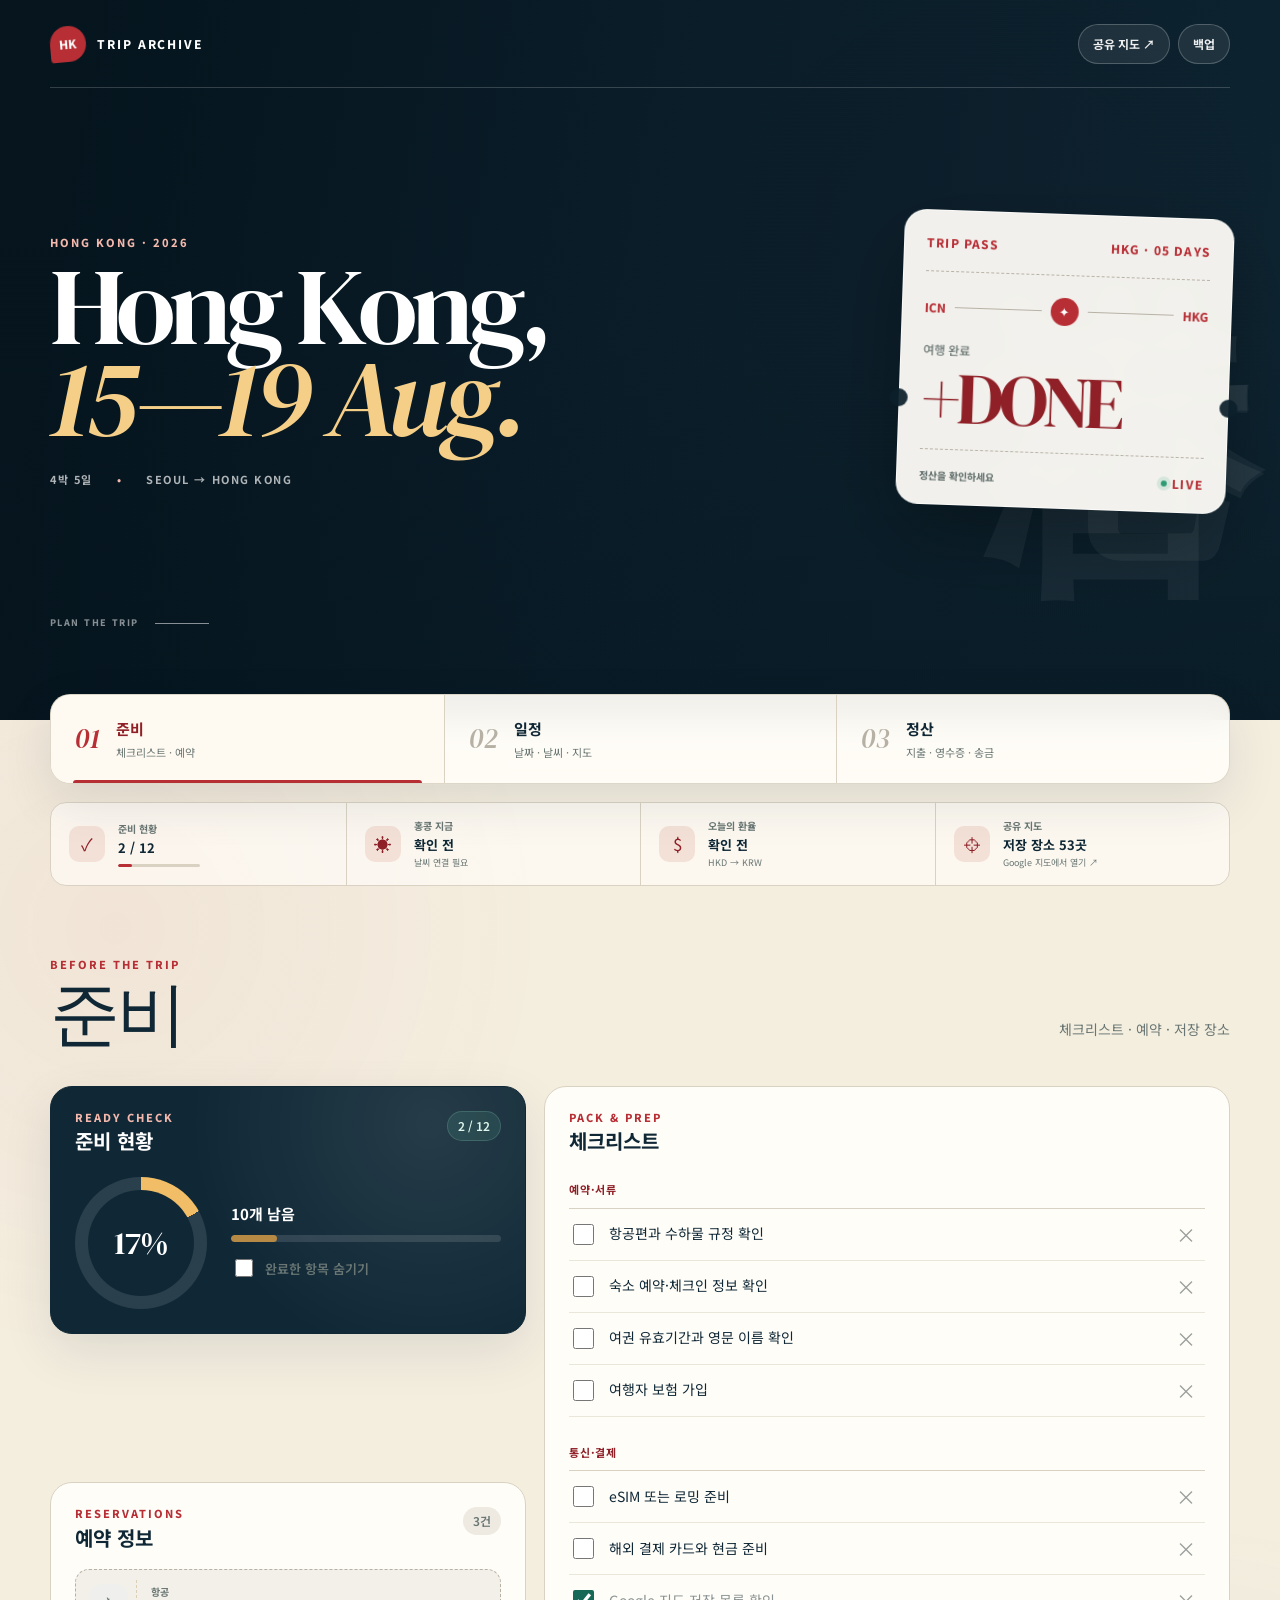
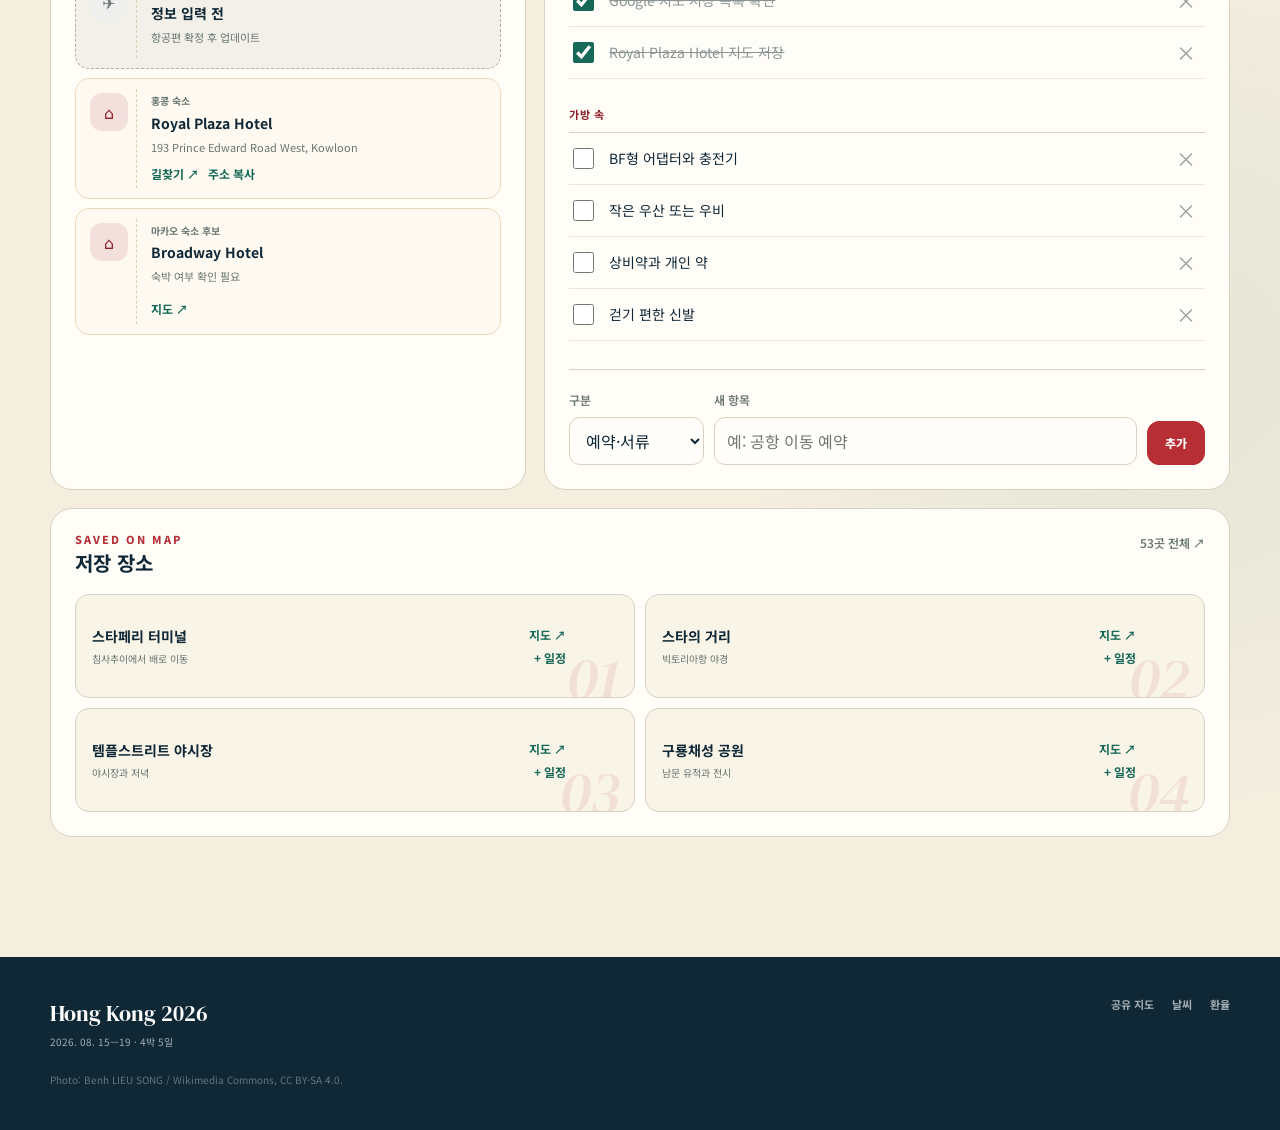
==== commit 2c67e938: "Restore single-page travel poster design" ====
--- a/prepare.html
+++ b/prepare.html
@@ -2,72 +2,11 @@
 <html lang="ko">
 <head>
   <meta charset="utf-8">
-  <meta name="viewport" content="width=device-width, initial-scale=1, viewport-fit=cover">
-  <meta name="theme-color" content="#102b35">
-  <meta name="description" content="홍콩 여행 준비 체크리스트와 예약 정보">
+  <meta name="viewport" content="width=device-width, initial-scale=1">
+  <meta http-equiv="refresh" content="0; url=index.html#prepare">
+  <link rel="canonical" href="https://trip-hongkong.github.io/#prepare">
   <title>준비 · Hong Kong 2026</title>
-  <link rel="preconnect" href="https://fonts.googleapis.com">
-  <link rel="preconnect" href="https://fonts.gstatic.com" crossorigin>
-  <link href="https://fonts.googleapis.com/css2?family=DM+Sans:wght@500;600;700&family=Noto+Sans+KR:wght@400;500;600;700;800&display=swap" rel="stylesheet">
-  <link rel="stylesheet" href="styles.css?v=20260801-2">
-  <script defer src="app.js?v=20260801-2"></script>
+  <script>location.replace("index.html#prepare");</script>
 </head>
-<body data-page="prepare">
-  <a class="skip-link" href="#main">본문으로 바로가기</a>
-  <div class="save-toast" id="saveToast" role="status" aria-live="polite"></div>
-
-  <header class="site-header">
-    <div class="shell header-inner">
-      <a class="brand" href="index.html" aria-label="Hong Kong 2026 홈"><span class="brand-mark">HK</span><span><strong>Hong Kong</strong><small>15—19 AUG 2026</small></span></a>
-      <nav class="desktop-nav" aria-label="주요 메뉴"><a class="nav-home" href="index.html">홈</a><a class="nav-prepare" href="prepare.html">준비</a><a class="nav-trip" href="trip.html">일정</a><a class="nav-settle" href="settle.html">정산</a></nav>
-      <a class="header-map" href="https://maps.app.goo.gl/c4aqxDU5yhHmMNfu5?g_st=ac" target="_blank" rel="noopener noreferrer">공유 지도 <span>↗</span></a>
-    </div>
-  </header>
-
-  <main id="main" class="page-main">
-    <header class="page-head shell">
-      <div><p class="section-kicker">BEFORE THE TRIP</p><h1>준비</h1><p>체크리스트와 예약 정보</p></div>
-      <div class="page-stat"><span>완료</span><strong id="prepHeadCount">2 / 12</strong></div>
-    </header>
-
-    <div class="shell content-grid prepare-layout">
-      <section class="main-column">
-        <article class="plain-card progress-panel">
-          <div class="progress-copy"><span>준비 현황</span><strong id="prepPercent">17%</strong></div>
-          <div class="large-progress" role="progressbar" aria-label="여행 준비 진행률" aria-valuemin="0" aria-valuemax="100" aria-valuenow="17"><i id="prepProgressBar"></i></div>
-          <label class="switch-row"><input id="hideCompleted" type="checkbox"><span>완료한 항목 숨기기</span></label>
-        </article>
-
-        <article class="plain-card checklist-panel">
-          <div class="card-title-row"><h2>체크리스트</h2><span id="prepRemaining">10개 남음</span></div>
-          <div id="beforeChecklist" class="check-groups"></div>
-          <form id="checklistForm" class="inline-form">
-            <label><span>구분</span><select name="category" aria-label="체크리스트 구분"><option>예약·서류</option><option>통신·결제</option><option>가방 속</option></select></label>
-            <label class="grow"><span>새 항목</span><input id="checklistText" name="text" type="text" maxlength="80" placeholder="예: 공항 이동 예약" autocomplete="off" required></label>
-            <button class="primary-button" type="submit">추가</button>
-          </form>
-        </article>
-      </section>
-
-      <aside class="side-column">
-        <article class="plain-card reservation-panel">
-          <div class="card-title-row"><h2>예약 정보</h2><span>3건</span></div>
-          <div class="info-list">
-            <div class="info-row is-empty"><span class="info-icon">✈</span><div><small>항공</small><strong>정보 입력 전</strong><p>항공편 확정 후 업데이트</p></div></div>
-            <div class="info-row"><span class="info-icon">⌂</span><div><small>홍콩 숙소</small><strong>Royal Plaza Hotel</strong><p>193 Prince Edward Road West, Kowloon</p><div class="inline-actions"><a href="https://www.google.com/maps/dir/?api=1&destination=Royal%20Plaza%20Hotel%2C%20193%20Prince%20Edward%20Road%20West%2C%20Kowloon%2C%20Hong%20Kong" target="_blank" rel="noopener noreferrer">길찾기 ↗</a><button type="button" data-copy="193 Prince Edward Road West, Kowloon, Hong Kong">주소 복사</button></div></div></div>
-            <div class="info-row"><span class="info-icon">⌂</span><div><small>마카오 숙소 후보</small><strong>Broadway Hotel</strong><p>숙박 여부 확인 필요</p><a href="https://www.google.com/maps/search/?api=1&query=Broadway%20Hotel%20Macau" target="_blank" rel="noopener noreferrer">지도 ↗</a></div></div>
-          </div>
-        </article>
-
-        <article class="plain-card saved-panel">
-          <div class="card-title-row"><h2>저장 장소</h2><a href="https://maps.app.goo.gl/c4aqxDU5yhHmMNfu5?g_st=ac" target="_blank" rel="noopener noreferrer">53곳 전체 ↗</a></div>
-          <div id="placeSeedList" class="saved-list"></div>
-        </article>
-      </aside>
-    </div>
-  </main>
-
-  <nav class="mobile-nav" aria-label="모바일 메뉴"><a class="nav-home" href="index.html"><span>⌂</span><b>홈</b></a><a class="nav-prepare" href="prepare.html"><span>✓</span><b>준비</b></a><a class="nav-trip" href="trip.html"><span>⌖</span><b>일정</b></a><a class="nav-settle" href="settle.html"><span>$</span><b>정산</b></a></nav>
-  <footer class="site-footer"><div class="shell footer-inner"><span>Hong Kong · 2026.08.15—19</span><a href="index.html">홈으로</a></div></footer>
-</body>
+<body><a href="index.html#prepare">준비 화면으로 이동</a></body>
 </html>
